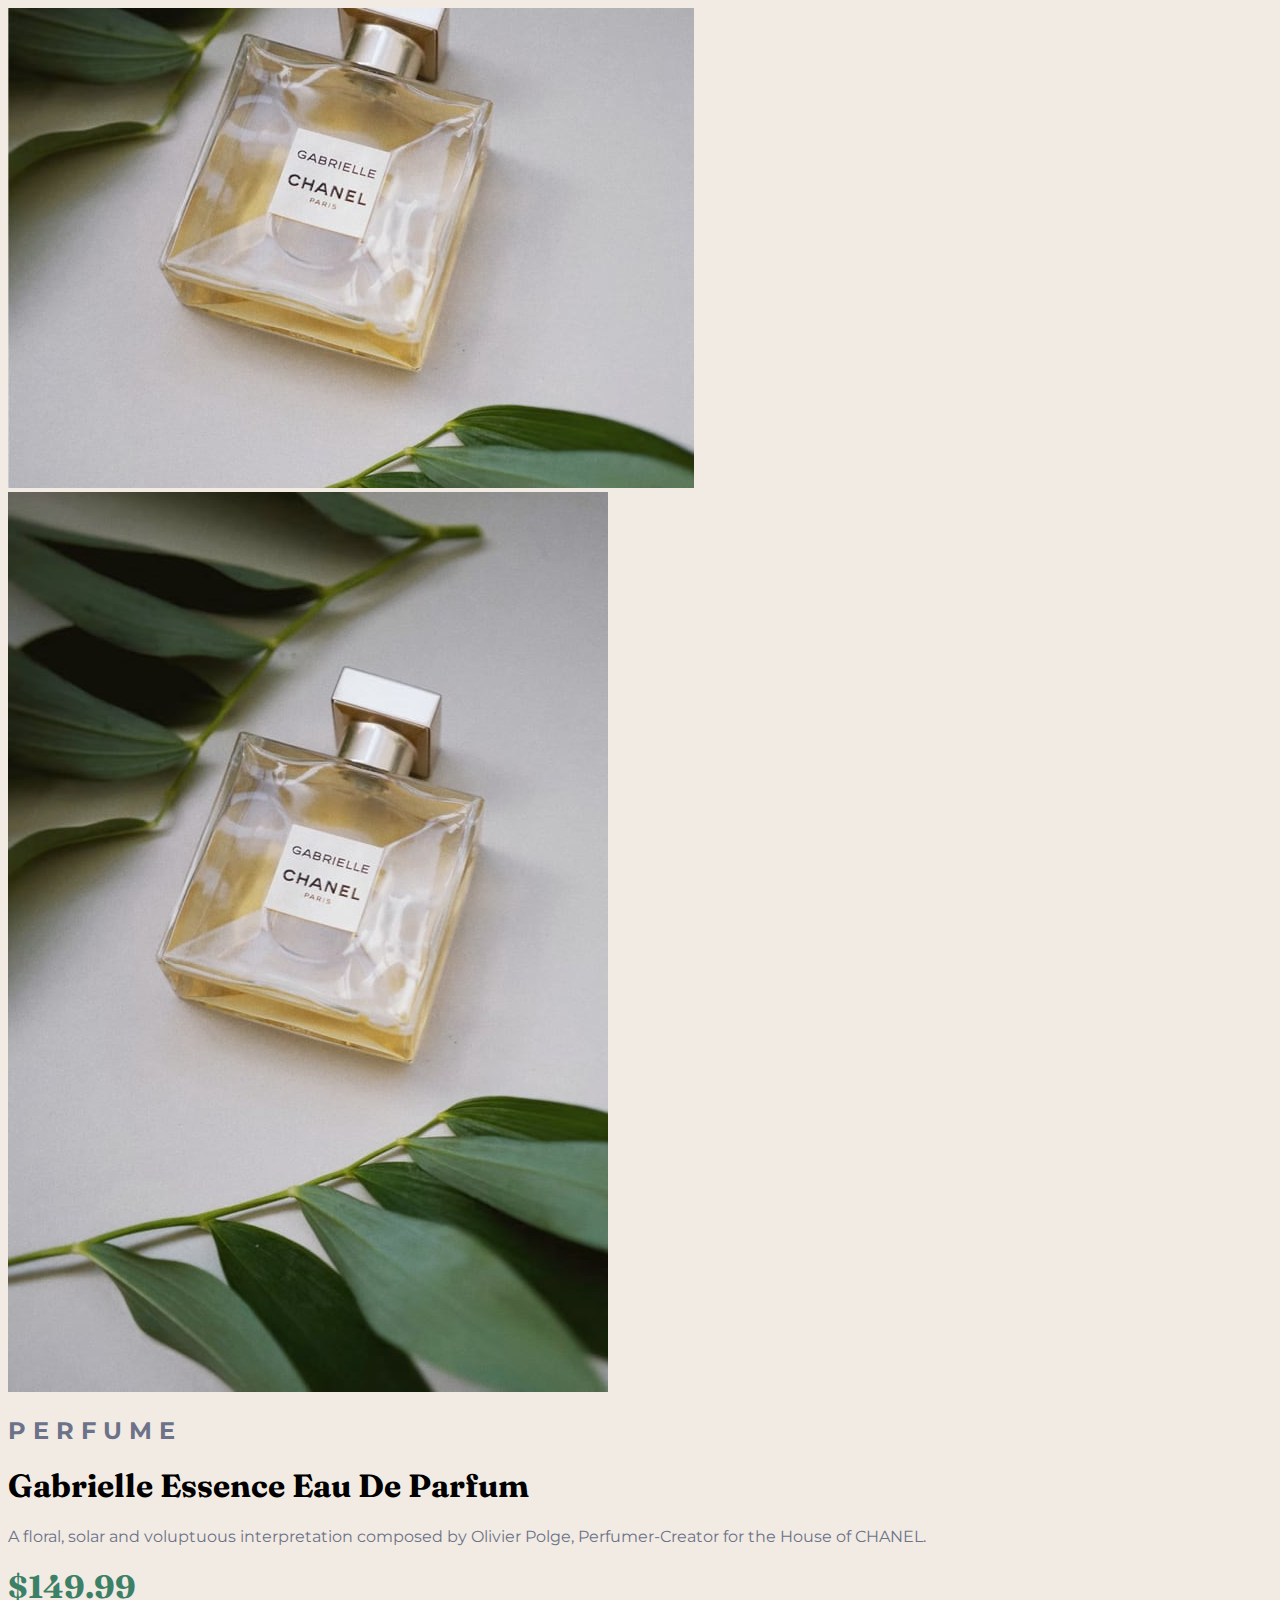
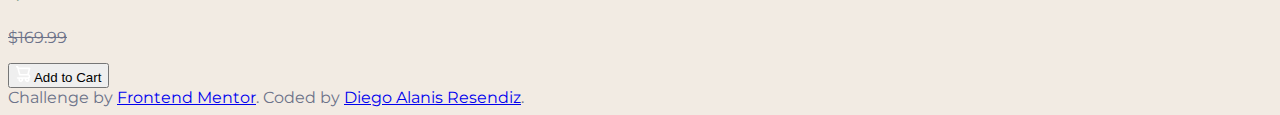
==== html-css-product-preview-card-component-main - Copy/index.html @ a348fab8 "Adding Content and Styling" ====
<!DOCTYPE html>
<html lang="en">

<head>
  <meta charset="UTF-8">
  <meta name="viewport" content="width=device-width, initial-scale=1.0">
  <!-- displays site properly based on user's device -->
  <link rel="icon" type="image/png" sizes="32x32" href="./images/favicon-32x32.png">
  <!-- Googlefonts -->
  <link rel="preconnect" href="https://fonts.googleapis.com">
  <link rel="preconnect" href="https://fonts.gstatic.com" crossorigin>
  <link
    href="https://fonts.googleapis.com/css2?family=Fraunces:opsz,wght@9..144,700&family=Montserrat:wght@500;700&display=swap"
    rel="stylesheet">
  <!-- Utilizing bootstrap for responsive webpage -->
  <link href="https://cdn.jsdelivr.net/npm/bootstrap@5.3.0-alpha1/dist/css/bootstrap.min.css" rel="stylesheet"
    integrity="sha384-GLhlTQ8iRABdZLl6O3oVMWSktQOp6b7In1Zl3/Jr59b6EGGoI1aFkw7cmDA6j6gD" crossorigin="anonymous">
  <link rel="stylesheet" href="styles.css">

  <title>Frontend Mentor | Gabrielle Essence de Parfum preview card component</title>

</head>

<body>

  <div class="row">
    <div class="col">
      <img class="d-md-none d-lg-none d-xl-none" id="gabrielle-parfum" src="images/image-product-mobile.jpg"
        alt="Gabrielle-Essence-de-Parfum-mobile-img">
      <img class="d-none d-md-block d-lg-block d-xl-block" id="gabrielle-parfum" src="images/image-product-desktop.jpg"
        alt="Gabrielle-Essence-de-Parfum-img">
    </div>
    <div class="col">
      <h2>P E R F U M E</h2>

      <h1>Gabrielle Essence Eau De Parfum</h1>

      <p> A floral, solar and voluptuous interpretation composed by Olivier Polge,
        Perfumer-Creator for the House of CHANEL.</p>

      <h1 id="discount">$149.99</h1>
      <p id="og-price">$169.99</p>

      <button type="button">
        <svg width="15" height="16" xmlns="http://www.w3.org/2000/svg">
          <path
          d="M14.383 10.388a2.397 2.397 0 0 0-1.518-2.222l1.494-5.593a.8.8 0 0 0-.144-.695.8.8 0 0 0-.631-.28H2.637L2.373.591A.8.8 0 0 0 1.598 0H0v1.598h.983l1.982 7.4a.8.8 0 0 0 .799.59h8.222a.8.8 0 0 1 0 1.599H1.598a.8.8 0 1 0 0 1.598h.943a2.397 2.397 0 1 0 4.507 0h1.885a2.397 2.397 0 1 0 4.331-.376 2.397 2.397 0 0 0 1.12-2.021ZM11.26 7.99H4.395L3.068 3.196h9.477L11.26 7.991Zm-6.465 6.392a.8.8 0 1 1 0-1.598.8.8 0 0 1 0 1.598Zm6.393 0a.8.8 0 1 1 0-1.598.8.8 0 0 1 0 1.598Z"
          fill="#FFF" /> 
        </svg>
        Add to Cart
      </button>

    </div>
  </div>


  <div class="attribution">
    Challenge by <a href="https://www.frontendmentor.io?ref=challenge" target="_blank">Frontend Mentor</a>.
    Coded by <a href="#">Diego Alanis Resendiz</a>.
  </div>

  <!-- The script implimenting bootstrap  -->
  <script src="https://cdn.jsdelivr.net/npm/bootstrap@5.3.0-alpha1/dist/js/bootstrap.bundle.min.js"
    integrity="sha384-w76AqPfDkMBDXo30jS1Sgez6pr3x5MlQ1ZAGC+nuZB+EYdgRZgiwxhTBTkF7CXvN"
    crossorigin="anonymous"></script>
</body>

</html>
---- html-css-product-preview-card-component-main - Copy/styles.css ----
body {
    background-color: hsl(30, 38%, 92%);
    font-family: 'Montserrat', sans-serif;
    color: hsl(228, 12%, 48%);
}

h1 {
    font-family: 'Fraunces', serif;
    color: black;
}

#discount {
    color: hsl(158, 36%, 37%);
}
#og-price { 
    text-decoration: line-through;
}
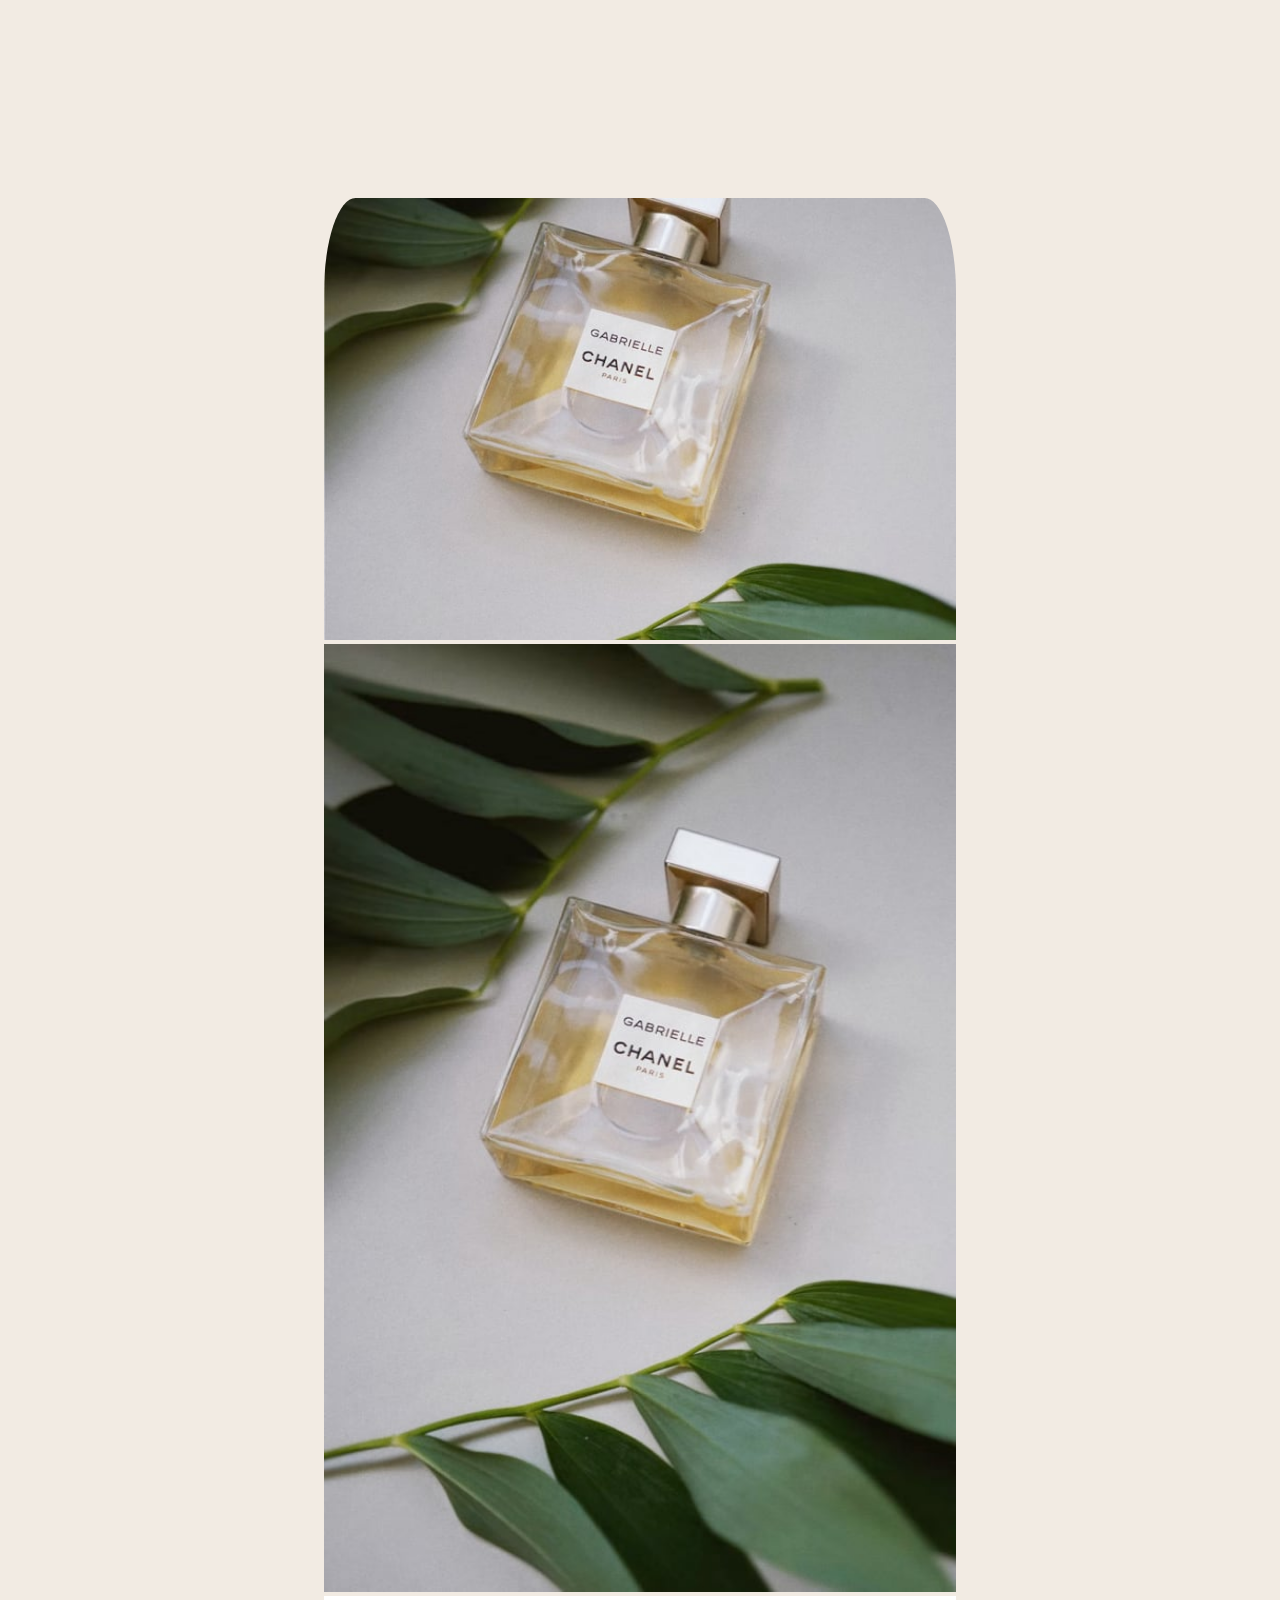
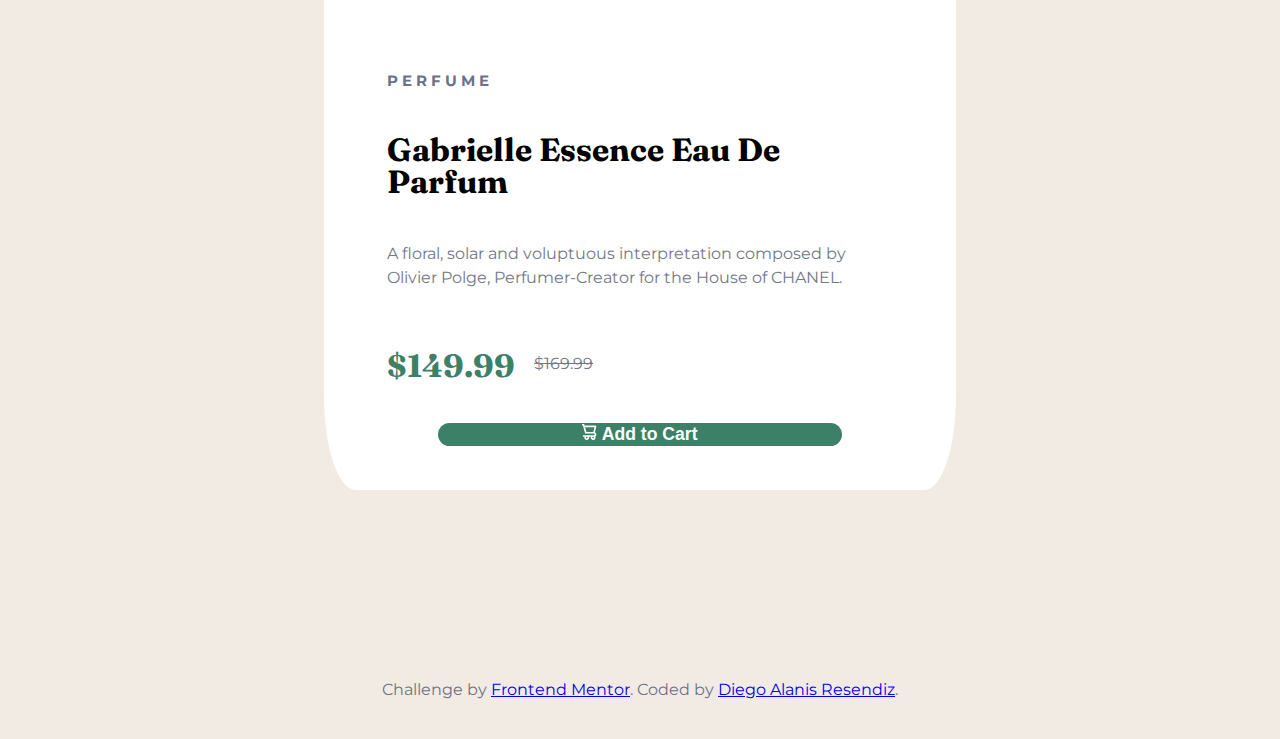
==== commit 16e72d4d: "Second commit" ====
--- a/html-css-product-preview-card-component-main - Copy/index.html
+++ b/html-css-product-preview-card-component-main - Copy/index.html
@@ -22,36 +22,42 @@
 </head>
 
 <body>
+  <section>
+    <div class="row preview-card">
+      <div id="img-perfume" class="col-md-6">
+        <img class="d-md-none d-lg-none d-xl-none" id="gabrielle-parfum-mobile" src="images/image-product-mobile.jpg"
+          alt="Gabrielle-Essence-de-Parfum-mobile-img">
+        <img class="d-none d-md-block d-lg-block d-xl-block" id="gabrielle-parfum"
+          src="images/image-product-desktop.jpg" alt="Gabrielle-Essence-de-Parfum-img">
+      </div>
+      <div id="info" class="col-md-6 ">
+        <div class="description">
+          <h2>P E R F U M E</h2>
 
-  <div class="row">
-    <div class="col">
-      <img class="d-md-none d-lg-none d-xl-none" id="gabrielle-parfum" src="images/image-product-mobile.jpg"
-        alt="Gabrielle-Essence-de-Parfum-mobile-img">
-      <img class="d-none d-md-block d-lg-block d-xl-block" id="gabrielle-parfum" src="images/image-product-desktop.jpg"
-        alt="Gabrielle-Essence-de-Parfum-img">
+          <h1 class="top-pad">Gabrielle Essence Eau De Parfum</h1>
+
+          <p  class="top-pad"> A floral, solar and voluptuous interpretation composed by Olivier Polge,
+            Perfumer-Creator for the House of CHANEL.</p>
+
+          <h1 class="pricing top-pad" id="discount">$149.99</h1>
+          <p class="pricing" id="og-price">$169.99</p>
+          <button type="button">
+            <svg width="15" height="16" xmlns="http://www.w3.org/2000/svg">
+              <path
+                d="M14.383 10.388a2.397 2.397 0 0 0-1.518-2.222l1.494-5.593a.8.8 0 0 0-.144-.695.8.8 0 0 0-.631-.28H2.637L2.373.591A.8.8 0 0 0 1.598 0H0v1.598h.983l1.982 7.4a.8.8 0 0 0 .799.59h8.222a.8.8 0 0 1 0 1.599H1.598a.8.8 0 1 0 0 1.598h.943a2.397 2.397 0 1 0 4.507 0h1.885a2.397 2.397 0 1 0 4.331-.376 2.397 2.397 0 0 0 1.12-2.021ZM11.26 7.99H4.395L3.068 3.196h9.477L11.26 7.991Zm-6.465 6.392a.8.8 0 1 1 0-1.598.8.8 0 0 1 0 1.598Zm6.393 0a.8.8 0 1 1 0-1.598.8.8 0 0 1 0 1.598Z"
+                fill="#FFF" />
+            </svg>
+            <span> Add to Cart</span>
+          </button>
+        </div>
+
+
+
+      </div>
     </div>
-    <div class="col">
-      <h2>P E R F U M E</h2>
+  </section>
 
-      <h1>Gabrielle Essence Eau De Parfum</h1>
 
-      <p> A floral, solar and voluptuous interpretation composed by Olivier Polge,
-        Perfumer-Creator for the House of CHANEL.</p>
-
-      <h1 id="discount">$149.99</h1>
-      <p id="og-price">$169.99</p>
-
-      <button type="button">
-        <svg width="15" height="16" xmlns="http://www.w3.org/2000/svg">
-          <path
-          d="M14.383 10.388a2.397 2.397 0 0 0-1.518-2.222l1.494-5.593a.8.8 0 0 0-.144-.695.8.8 0 0 0-.631-.28H2.637L2.373.591A.8.8 0 0 0 1.598 0H0v1.598h.983l1.982 7.4a.8.8 0 0 0 .799.59h8.222a.8.8 0 0 1 0 1.599H1.598a.8.8 0 1 0 0 1.598h.943a2.397 2.397 0 1 0 4.507 0h1.885a2.397 2.397 0 1 0 4.331-.376 2.397 2.397 0 0 0 1.12-2.021ZM11.26 7.99H4.395L3.068 3.196h9.477L11.26 7.991Zm-6.465 6.392a.8.8 0 1 1 0-1.598.8.8 0 0 1 0 1.598Zm6.393 0a.8.8 0 1 1 0-1.598.8.8 0 0 1 0 1.598Z"
-          fill="#FFF" /> 
-        </svg>
-        Add to Cart
-      </button>
-
-    </div>
-  </div>
 
 
   <div class="attribution">
--- a/html-css-product-preview-card-component-main - Copy/styles.css
+++ b/html-css-product-preview-card-component-main - Copy/styles.css
@@ -1,17 +1,95 @@
+/* Preview Card */
+section{
+    padding: 15% 25%;
+}
 body {
     background-color: hsl(30, 38%, 92%);
     font-family: 'Montserrat', sans-serif;
     color: hsl(228, 12%, 48%);
 }
-
 h1 {
     font-family: 'Fraunces', serif;
     color: black;
+    line-height: 1;
+    
+}
+h2{
+    font-size: 15px;
 }
 
+p {
+    font-size: 1rem;
+    line-height: 1.5;
+    color: hsl(229, 8%, 49%);
+}
+.preview-card{
+    /* border: dashed 5px red; */
+    border-radius: 5%;
+    overflow: hidden;
+}
+
+/* Perfume Image Properties */
+#img-perfume{
+padding: 0;
+}
+#gabrielle-parfum-mobile {
+   width:100%;
+   height: 100%;
+}
+#gabrielle-parfum {
+   width:100%;
+   height: 100%;
+}
+/* Description Properties */
+#info {
+    position: relative;
+    background-color: white;
+}
+.description{
+padding: 10% 10% 4% ;
+height: 100%;
+}
+.top-pad{
+    padding-top: 1.4rem;
+}
 #discount {
     color: hsl(158, 36%, 37%);
 }
-#og-price { 
+
+#og-price {
+    position: relative;
     text-decoration: line-through;
-}+    left: 15px;
+    bottom: 8px;
+}
+
+.pricing {
+    display: inline-block;
+}
+
+
+
+
+button {
+    background-color: hsl(158, 36%, 37%);
+    height: 11%;
+    width: 80%;
+    border-radius: 15px;
+    border: none;
+    font-weight: 700;
+    color: hsl(0, 0%, 100%);
+    display: block;
+    margin: 1.2rem auto;
+    font-size: 1.1rem;
+}
+button:hover {
+    background-color: hsl(158, 42%, 25%);
+    
+}
+
+/* attribution */
+
+.attribution{
+    text-align: center;
+    padding-bottom: 2rem;
+}
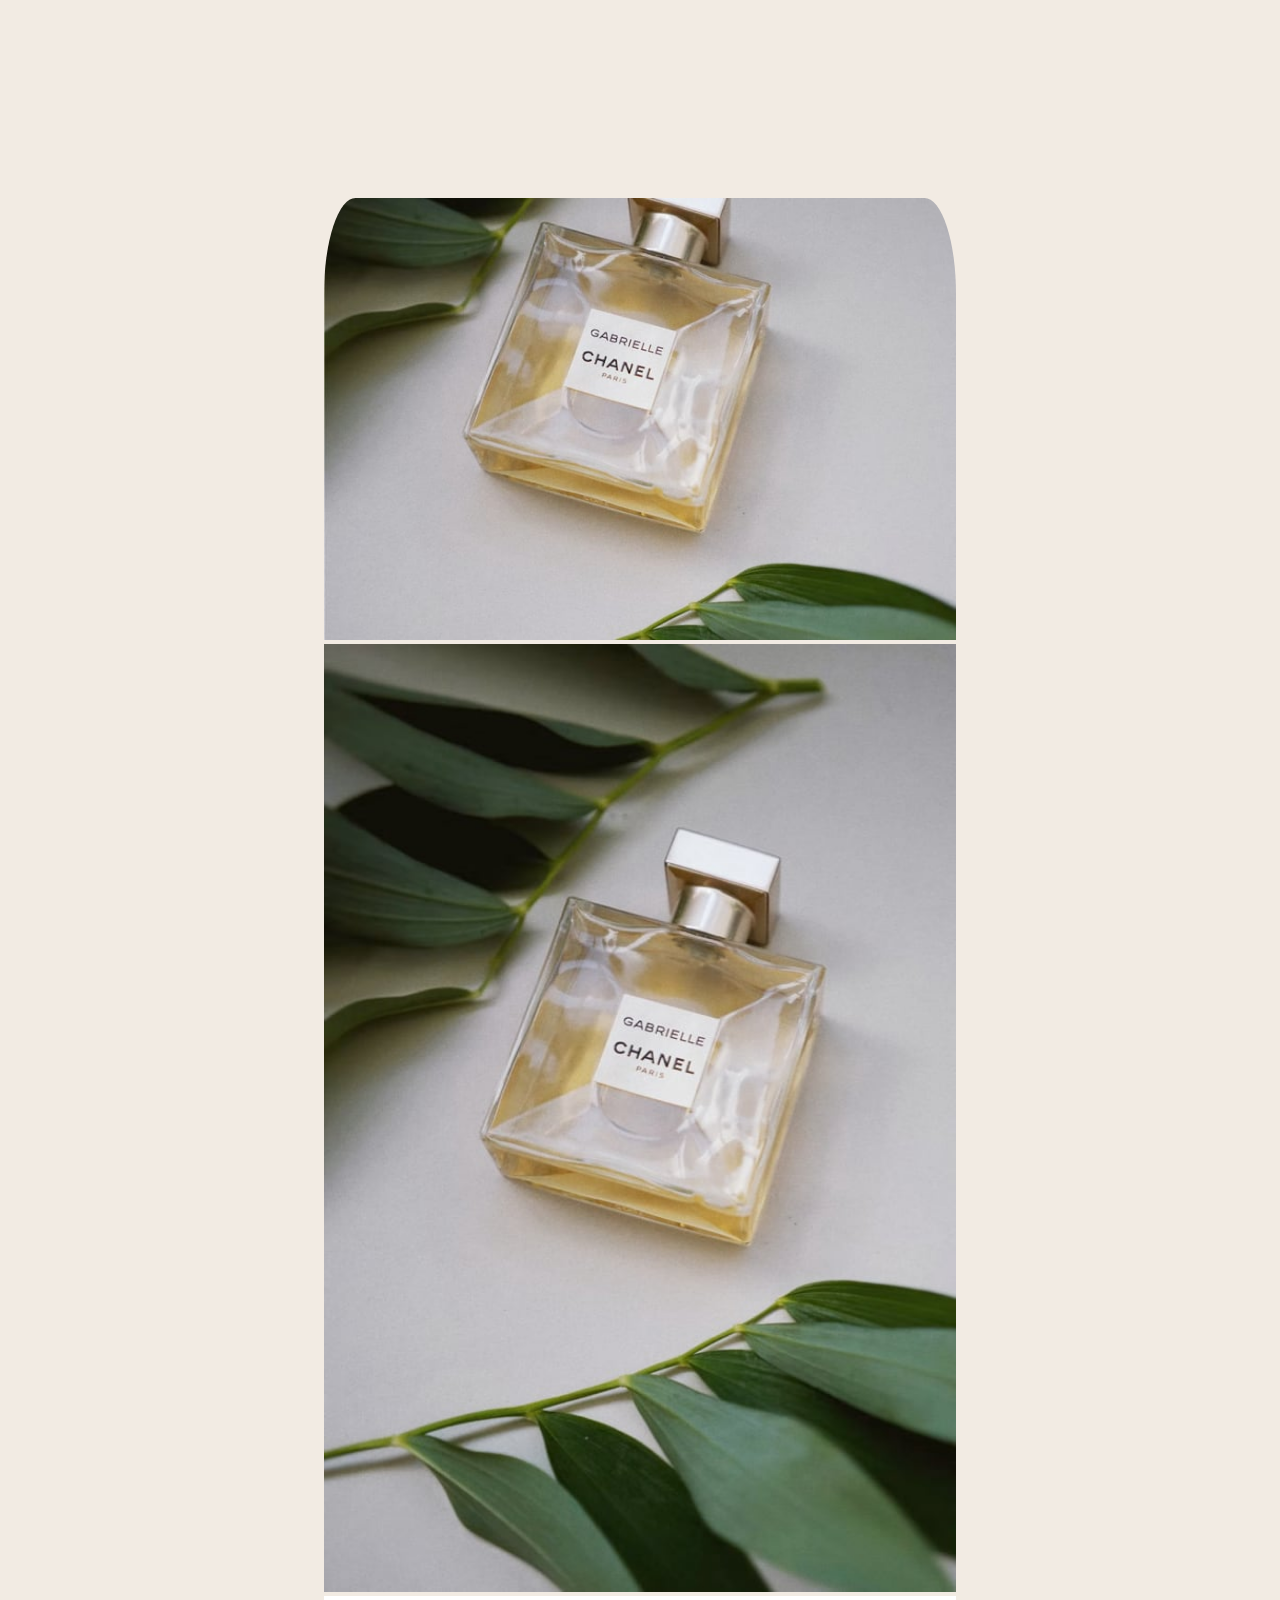
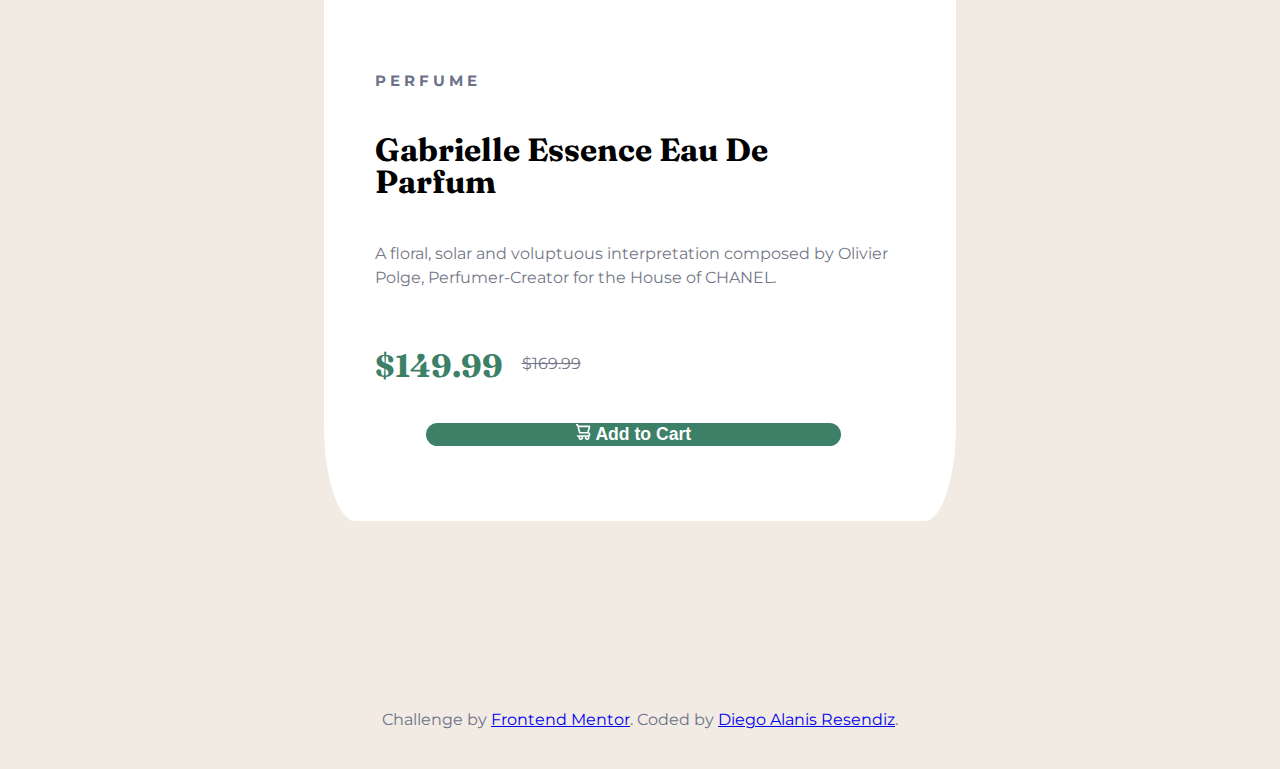
==== commit 99fd326a: "Adding Comments and Some Refactoring" ====
--- a/html-css-product-preview-card-component-main - Copy/index.html
+++ b/html-css-product-preview-card-component-main - Copy/index.html
@@ -6,12 +6,14 @@
   <meta name="viewport" content="width=device-width, initial-scale=1.0">
   <!-- displays site properly based on user's device -->
   <link rel="icon" type="image/png" sizes="32x32" href="./images/favicon-32x32.png">
+
   <!-- Googlefonts -->
   <link rel="preconnect" href="https://fonts.googleapis.com">
   <link rel="preconnect" href="https://fonts.gstatic.com" crossorigin>
   <link
     href="https://fonts.googleapis.com/css2?family=Fraunces:opsz,wght@9..144,700&family=Montserrat:wght@500;700&display=swap"
     rel="stylesheet">
+
   <!-- Utilizing bootstrap for responsive webpage -->
   <link href="https://cdn.jsdelivr.net/npm/bootstrap@5.3.0-alpha1/dist/css/bootstrap.min.css" rel="stylesheet"
     integrity="sha384-GLhlTQ8iRABdZLl6O3oVMWSktQOp6b7In1Zl3/Jr59b6EGGoI1aFkw7cmDA6j6gD" crossorigin="anonymous">
@@ -23,23 +25,27 @@
 
 <body>
   <section>
+
     <div class="row preview-card">
-      <div id="img-perfume" class="col-md-6">
-        <img class="d-md-none d-lg-none d-xl-none" id="gabrielle-parfum-mobile" src="images/image-product-mobile.jpg"
+      <!-- Image Side of Preview Card -->
+      <div class="col-md-6 image-side">
+        <img class="d-md-none d-lg-none d-xl-none image-propers" src="images/image-product-mobile.jpg"
           alt="Gabrielle-Essence-de-Parfum-mobile-img">
-        <img class="d-none d-md-block d-lg-block d-xl-block" id="gabrielle-parfum"
+        <img class="d-none d-md-block d-lg-block d-xl-block image-propers"
           src="images/image-product-desktop.jpg" alt="Gabrielle-Essence-de-Parfum-img">
       </div>
-      <div id="info" class="col-md-6 ">
+
+      <!-- Product Details -->
+      <div class="col-md-6 product-details">
         <div class="description">
           <h2>P E R F U M E</h2>
 
-          <h1 class="top-pad">Gabrielle Essence Eau De Parfum</h1>
+          <h1>Gabrielle Essence Eau De Parfum</h1>
 
-          <p  class="top-pad"> A floral, solar and voluptuous interpretation composed by Olivier Polge,
+          <p> A floral, solar and voluptuous interpretation composed by Olivier Polge,
             Perfumer-Creator for the House of CHANEL.</p>
 
-          <h1 class="pricing top-pad" id="discount">$149.99</h1>
+          <h1 class="pricing" id="discount">$149.99</h1>
           <p class="pricing" id="og-price">$169.99</p>
           <button type="button">
             <svg width="15" height="16" xmlns="http://www.w3.org/2000/svg">
@@ -50,11 +56,9 @@
             <span> Add to Cart</span>
           </button>
         </div>
-
-
-
       </div>
     </div>
+
   </section>
 
 
--- a/html-css-product-preview-card-component-main - Copy/styles.css
+++ b/html-css-product-preview-card-component-main - Copy/styles.css
@@ -1,19 +1,22 @@
-/* Preview Card */
-section{
+section {
     padding: 15% 25%;
 }
+
 body {
     background-color: hsl(30, 38%, 92%);
     font-family: 'Montserrat', sans-serif;
     color: hsl(228, 12%, 48%);
 }
+
 h1 {
     font-family: 'Fraunces', serif;
     color: black;
     line-height: 1;
-    
+    padding-top: 1.4rem;
+
 }
-h2{
+
+h2 {
     font-size: 15px;
 }
 
@@ -21,37 +24,36 @@
     font-size: 1rem;
     line-height: 1.5;
     color: hsl(229, 8%, 49%);
+    padding-top: 1.4rem;
 }
-.preview-card{
-    /* border: dashed 5px red; */
+
+.preview-card {
     border-radius: 5%;
     overflow: hidden;
 }
+/* Image Side of Preview Card */
+.image-side{
+padding: 0;
+}
 
 /* Perfume Image Properties */
-#img-perfume{
-padding: 0;
+.image-propers {
+    width: 100%;
+    height: 100%;
 }
-#gabrielle-parfum-mobile {
-   width:100%;
-   height: 100%;
-}
-#gabrielle-parfum {
-   width:100%;
-   height: 100%;
-}
-/* Description Properties */
-#info {
+
+/* Prduct Detail Side of Preview Card*/
+.product-details {
     position: relative;
     background-color: white;
 }
-.description{
-padding: 10% 10% 4% ;
-height: 100%;
+
+.description {
+    padding: 10% 10% 4% 8%;
+    height: 100%;
 }
-.top-pad{
-    padding-top: 1.4rem;
-}
+
+
 #discount {
     color: hsl(158, 36%, 37%);
 }
@@ -67,9 +69,6 @@
     display: inline-block;
 }
 
-
-
-
 button {
     background-color: hsl(158, 36%, 37%);
     height: 11%;
@@ -79,17 +78,16 @@
     font-weight: 700;
     color: hsl(0, 0%, 100%);
     display: block;
-    margin: 1.2rem auto;
+    margin: 1.2rem auto 50px;
     font-size: 1.1rem;
 }
 button:hover {
     background-color: hsl(158, 42%, 25%);
-    
+
 }
-
 /* attribution */
 
-.attribution{
+.attribution {
     text-align: center;
     padding-bottom: 2rem;
-}
+}